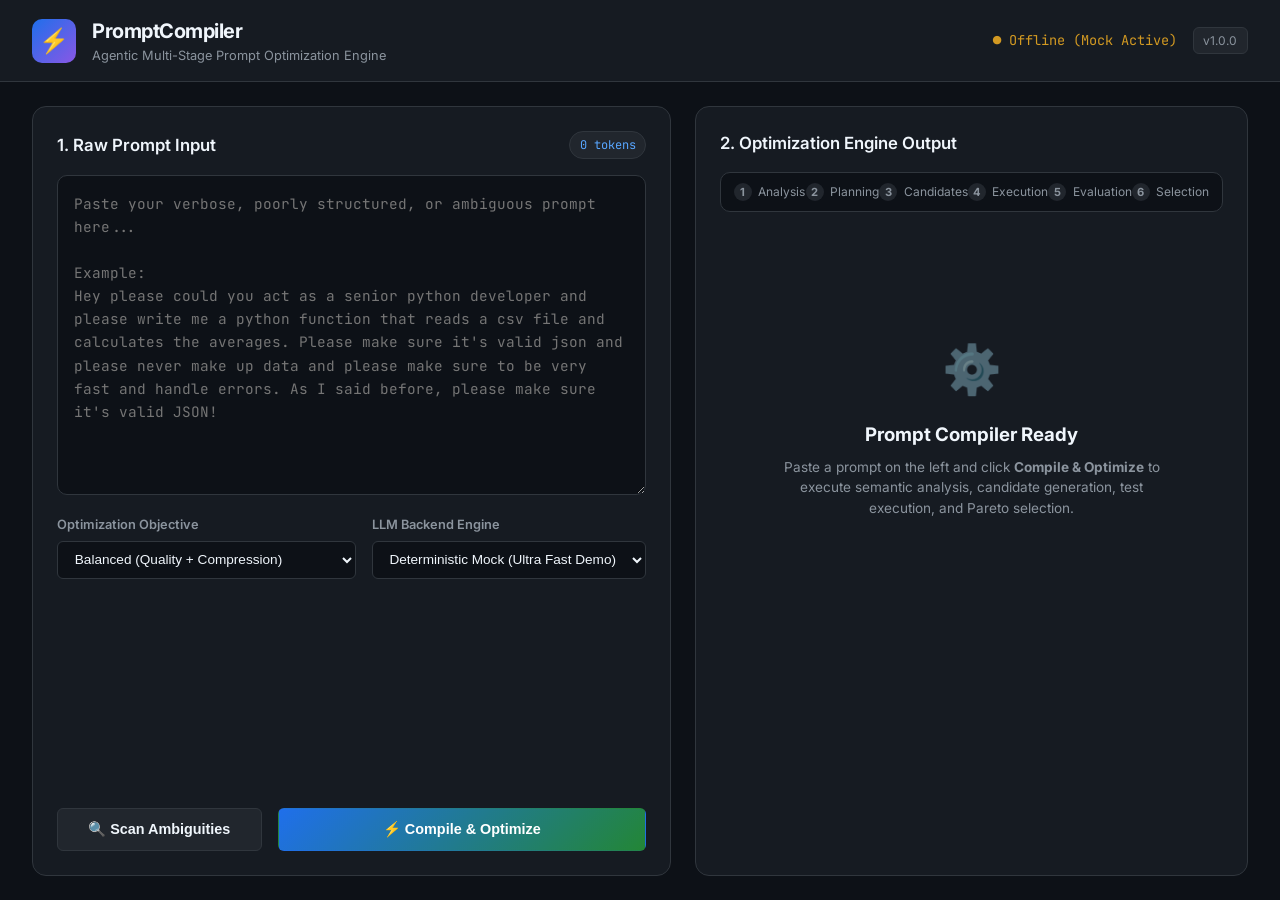
==== prompt_optimizer/web/static/index.html @ 6e5b97a7 "feat: complete PromptCompiler architecture with frontend and backend" ====
<!DOCTYPE html>
<html lang="en">
<head>
  <meta charset="UTF-8">
  <meta name="viewport" content="width=device-width, initial-scale=1.0">
  <title>PromptCompiler - Agentic Prompt Optimization System</title>
  <link rel="stylesheet" href="style.css">
  <link href="https://fonts.googleapis.com/css2?family=JetBrains+Mono:wght@400;600;700&family=Inter:wght@400;500;600;700&display=swap" rel="stylesheet">
</head>
<body>
  <div class="app-container">
    <!-- Header -->
    <header class="navbar">
      <div class="logo-area">
        <div class="logo-badge">⚡</div>
        <div>
          <h1>PromptCompiler</h1>
          <p class="subtitle">Agentic Multi-Stage Prompt Optimization Engine</p>
        </div>
      </div>
      <div class="nav-status">
        <span class="status-indicator" id="backendStatus">● Checking Backend...</span>
        <span class="version-tag">v1.0.0</span>
      </div>
    </header>

    <!-- Main Workspace -->
    <main class="main-layout">
      <!-- Left Column: Input and Configuration -->
      <section class="panel input-panel">
        <div class="panel-header">
          <h2>1. Raw Prompt Input</h2>
          <span class="badge" id="inputTokenBadge">0 tokens</span>
        </div>
        <textarea 
          id="rawPromptInput" 
          placeholder="Paste your verbose, poorly structured, or ambiguous prompt here...&#10;&#10;Example:&#10;Hey please could you act as a senior python developer and please write me a python function that reads a csv file and calculates the averages. Please make sure it's valid json and please never make up data and please make sure to be very fast and handle errors. As I said before, please make sure it's valid JSON!"
        ></textarea>

        <!-- Configuration Controls -->
        <div class="controls-grid">
          <div class="control-group">
            <label for="objectiveSelect">Optimization Objective</label>
            <select id="objectiveSelect">
              <option value="balanced">Balanced (Quality + Compression)</option>
              <option value="maximum_quality">Maximum Quality (Zero Degradation)</option>
              <option value="maximum_compression">Maximum Compression (Leanest Tokens)</option>
            </select>
          </div>

          <div class="control-group">
            <label for="backendSelect">LLM Backend Engine</label>
            <select id="backendSelect">
              <option value="ollama">Local Ollama (Qwen2.5 / Llama)</option>
              <option value="mock">Deterministic Mock (Ultra Fast Demo)</option>
              <option value="openai">OpenAI / Claude / Gemini API</option>
            </select>
          </div>
        </div>

        <div class="action-bar">
          <button id="analyzeBtn" class="btn btn-secondary">🔍 Scan Ambiguities</button>
          <button id="optimizeBtn" class="btn btn-primary">⚡ Compile & Optimize</button>
        </div>
      </section>

      <!-- Right Column: Optimization Output & Diagnostics -->
      <section class="panel results-panel">
        <div class="panel-header">
          <h2>2. Optimization Engine Output</h2>
          <span class="badge badge-success" id="statusBadge" style="display:none;">Compiled</span>
        </div>

        <!-- Pipeline Stepper Tracker -->
        <div class="pipeline-stepper" id="pipelineStepper">
          <div class="step" id="step-analysis"><span class="step-num">1</span> Analysis</div>
          <div class="step" id="step-planning"><span class="step-num">2</span> Planning</div>
          <div class="step" id="step-candidates"><span class="step-num">3</span> Candidates</div>
          <div class="step" id="step-simulation"><span class="step-num">4</span> Execution</div>
          <div class="step" id="step-eval"><span class="step-num">5</span> Evaluation</div>
          <div class="step" id="step-selection"><span class="step-num">6</span> Selection</div>
        </div>

        <!-- Metrics Dashboard -->
        <div class="metrics-grid" id="metricsGrid" style="display:none;">
          <div class="metric-card">
            <div class="metric-label">Token Savings</div>
            <div class="metric-value highlight" id="tokenSavingsVal">-0%</div>
            <div class="metric-sub" id="tokenCountSub">0 &rarr; 0 tokens</div>
          </div>
          <div class="metric-card">
            <div class="metric-label">Quality Score</div>
            <div class="metric-value" id="qualityScoreVal">0.0 / 10</div>
            <div class="metric-sub" id="qualityDeltaSub">+0.0 baseline delta</div>
          </div>
          <div class="metric-card">
            <div class="metric-label">Hard Invariants</div>
            <div class="metric-value success" id="invariantsVal">100%</div>
            <div class="metric-sub" id="invariantsSub">All critical rules preserved</div>
          </div>
          <div class="metric-card">
            <div class="metric-label">Redundancies Cut</div>
            <div class="metric-value" id="redundanciesVal">0</div>
            <div class="metric-sub">Fillers & repetitions eliminated</div>
          </div>
        </div>

        <!-- Optimized Prompt Display -->
        <div class="output-container" id="outputContainer" style="display:none;">
          <div class="output-header">
            <h3>Compiled Output Prompt</h3>
            <div class="output-actions">
              <button id="copyPromptBtn" class="btn btn-sm">📋 Copy Prompt</button>
              <button id="exportJsonBtn" class="btn btn-sm">💾 Export JSON</button>
            </div>
          </div>
          <pre id="optimizedPromptText" class="code-box"></pre>

          <!-- Selection Rationale Banner -->
          <div class="rationale-box" id="rationaleBox">
            <strong>Selection Rationale:</strong> <span id="rationaleText"></span>
          </div>
        </div>

        <!-- Detailed Breakdown Tabs -->
        <div class="tabs-container" id="tabsContainer" style="display:none;">
          <div class="tabs-header">
            <button class="tab-btn active" data-tab="tab-candidates">Candidate Matrix</button>
            <button class="tab-btn" data-tab="tab-invariants">Preserved Invariants</button>
            <button class="tab-btn" data-tab="tab-redundancies">Eliminated Redundancies</button>
            <button class="tab-btn" data-tab="tab-audit">Compilation Audit</button>
          </div>

          <div class="tab-pane active" id="tab-candidates">
            <table class="data-table" id="candidatesTable">
              <thead>
                <tr>
                  <th>Candidate ID</th>
                  <th>Strategy</th>
                  <th>Tokens</th>
                  <th>% Saved</th>
                  <th>Quality</th>
                  <th>Status</th>
                </tr>
              </thead>
              <tbody id="candidatesTableBody"></tbody>
            </table>
          </div>

          <div class="tab-pane" id="tab-invariants">
            <ul class="bullet-list" id="invariantsList"></ul>
          </div>

          <div class="tab-pane" id="tab-redundancies">
            <ul class="bullet-list" id="redundanciesList"></ul>
          </div>

          <div class="tab-pane" id="tab-audit">
            <pre id="auditJson" class="code-box json-box"></pre>
          </div>
        </div>

        <!-- Initial Placeholder State -->
        <div class="placeholder-state" id="placeholderState">
          <div class="placeholder-icon">⚙️</div>
          <h3>Prompt Compiler Ready</h3>
          <p>Paste a prompt on the left and click <strong>Compile & Optimize</strong> to execute semantic analysis, candidate generation, test execution, and Pareto selection.</p>
        </div>
      </section>
    </main>

    <!-- Clarification Modal -->
    <div class="modal-backdrop" id="clarificationModal" style="display:none;">
      <div class="modal-card">
        <h3>Targeted Clarifications Detected</h3>
        <p>The optimizer identified ambiguous requirements. Clarify them below or proceed with default assumptions.</p>
        <div id="clarificationQuestionsContainer"></div>
        <div class="modal-actions">
          <button id="skipClarificationBtn" class="btn btn-secondary">Use Default Assumptions</button>
          <button id="submitClarificationBtn" class="btn btn-primary">Apply & Optimize</button>
        </div>
      </div>
    </div>
  </div>

  <script src="app.js"></script>
</body>
</html>
---- prompt_optimizer/web/static/style.css ----
:root {
  --bg-primary: #0d1117;
  --bg-secondary: #161b22;
  --bg-tertiary: #21262d;
  --border-color: #30363d;
  --text-primary: #f0f6fc;
  --text-secondary: #8b949e;
  --accent-blue: #58a6ff;
  --accent-green: #2ea043;
  --accent-purple: #bc8cff;
  --accent-yellow: #d29922;
  --accent-red: #f85149;
  --radius-sm: 6px;
  --radius-md: 10px;
  --radius-lg: 14px;
}

* {
  box-sizing: border-box;
  margin: 0;
  padding: 0;
}

body {
  font-family: 'Inter', -apple-system, BlinkMacSystemFont, sans-serif;
  background-color: var(--bg-primary);
  color: var(--text-primary);
  min-height: 100vh;
  line-height: 1.5;
}

.app-container {
  display: flex;
  flex-direction: column;
  min-height: 100vh;
}

/* Navbar */
.navbar {
  display: flex;
  justify-content: space-between;
  align-items: center;
  padding: 1rem 2rem;
  background-color: var(--bg-secondary);
  border-bottom: 1px solid var(--border-color);
}

.logo-area {
  display: flex;
  align-items: center;
  gap: 1rem;
}

.logo-badge {
  font-size: 1.5rem;
  background: linear-gradient(135deg, #1f6feb, #8957e5);
  width: 44px;
  height: 44px;
  display: flex;
  align-items: center;
  justify-content: center;
  border-radius: var(--radius-md);
}

.navbar h1 {
  font-size: 1.25rem;
  font-weight: 700;
  letter-spacing: -0.5px;
}

.subtitle {
  font-size: 0.8rem;
  color: var(--text-secondary);
}

.nav-status {
  display: flex;
  align-items: center;
  gap: 1rem;
}

.status-indicator {
  font-size: 0.85rem;
  color: var(--accent-green);
  font-family: 'JetBrains Mono', monospace;
}

.version-tag {
  background-color: var(--bg-tertiary);
  border: 1px solid var(--border-color);
  padding: 0.2rem 0.6rem;
  border-radius: var(--radius-sm);
  font-size: 0.75rem;
  color: var(--text-secondary);
}

/* Main Layout */
.main-layout {
  display: grid;
  grid-template-columns: 1fr 1.2fr;
  gap: 1.5rem;
  padding: 1.5rem 2rem;
  flex: 1;
}

@media (max-width: 1024px) {
  .main-layout {
    grid-template-columns: 1fr;
  }
}

.panel {
  background-color: var(--bg-secondary);
  border: 1px solid var(--border-color);
  border-radius: var(--radius-lg);
  padding: 1.5rem;
  display: flex;
  flex-direction: column;
}

.panel-header {
  display: flex;
  justify-content: space-between;
  align-items: center;
  margin-bottom: 1rem;
}

.panel-header h2 {
  font-size: 1.05rem;
  font-weight: 600;
}

.badge {
  font-family: 'JetBrains Mono', monospace;
  font-size: 0.75rem;
  padding: 0.25rem 0.6rem;
  border-radius: 999px;
  background-color: var(--bg-tertiary);
  color: var(--accent-blue);
  border: 1px solid var(--border-color);
}

.badge-success {
  background-color: rgba(46, 160, 67, 0.15);
  color: var(--accent-green);
  border-color: var(--accent-green);
}

/* Input Area */
textarea {
  width: 100%;
  height: 320px;
  background-color: var(--bg-primary);
  border: 1px solid var(--border-color);
  border-radius: var(--radius-md);
  color: var(--text-primary);
  font-family: 'JetBrains Mono', monospace;
  font-size: 0.9rem;
  padding: 1rem;
  resize: vertical;
  line-height: 1.6;
}

textarea:focus {
  outline: none;
  border-color: var(--accent-blue);
}

.controls-grid {
  display: grid;
  grid-template-columns: 1fr 1fr;
  gap: 1rem;
  margin: 1.25rem 0;
}

.control-group {
  display: flex;
  flex-direction: column;
  gap: 0.4rem;
}

.control-group label {
  font-size: 0.8rem;
  font-weight: 600;
  color: var(--text-secondary);
}

select {
  background-color: var(--bg-primary);
  border: 1px solid var(--border-color);
  color: var(--text-primary);
  padding: 0.6rem 0.8rem;
  border-radius: var(--radius-sm);
  font-size: 0.85rem;
  outline: none;
}

select:focus {
  border-color: var(--accent-blue);
}

.action-bar {
  display: flex;
  gap: 1rem;
  margin-top: auto;
}

.btn {
  display: inline-flex;
  align-items: center;
  justify-content: center;
  padding: 0.75rem 1.2rem;
  border-radius: var(--radius-sm);
  font-weight: 600;
  font-size: 0.9rem;
  cursor: pointer;
  border: 1px solid transparent;
  transition: all 0.2s ease;
}

.btn-primary {
  background: linear-gradient(135deg, #1f6feb, #238636);
  color: white;
  flex: 2;
}

.btn-primary:hover {
  opacity: 0.95;
  transform: translateY(-1px);
}

.btn-secondary {
  background-color: var(--bg-tertiary);
  border-color: var(--border-color);
  color: var(--text-primary);
  flex: 1;
}

.btn-secondary:hover {
  background-color: #2c333b;
}

.btn-sm {
  padding: 0.35rem 0.75rem;
  font-size: 0.8rem;
  background-color: var(--bg-tertiary);
  border-color: var(--border-color);
  color: var(--text-primary);
}

/* Stepper */
.pipeline-stepper {
  display: flex;
  justify-content: space-between;
  margin-bottom: 1.5rem;
  background-color: var(--bg-primary);
  padding: 0.6rem 0.8rem;
  border-radius: var(--radius-md);
  border: 1px solid var(--border-color);
}

.step {
  display: flex;
  align-items: center;
  gap: 0.4rem;
  font-size: 0.75rem;
  color: var(--text-secondary);
}

.step-num {
  width: 18px;
  height: 18px;
  border-radius: 50%;
  background-color: var(--bg-tertiary);
  display: flex;
  align-items: center;
  justify-content: center;
  font-size: 0.7rem;
  font-weight: 700;
}

.step.active {
  color: var(--accent-blue);
  font-weight: 600;
}

.step.active .step-num {
  background-color: var(--accent-blue);
  color: black;
}

.step.completed {
  color: var(--accent-green);
}

.step.completed .step-num {
  background-color: var(--accent-green);
  color: white;
}

/* Metrics Dashboard */
.metrics-grid {
  display: grid;
  grid-template-columns: repeat(4, 1fr);
  gap: 0.8rem;
  margin-bottom: 1.25rem;
}

.metric-card {
  background-color: var(--bg-primary);
  border: 1px solid var(--border-color);
  border-radius: var(--radius-md);
  padding: 0.9rem;
}

.metric-label {
  font-size: 0.75rem;
  color: var(--text-secondary);
  margin-bottom: 0.3rem;
}

.metric-value {
  font-size: 1.35rem;
  font-weight: 700;
  font-family: 'JetBrains Mono', monospace;
}

.metric-value.highlight {
  color: var(--accent-green);
}

.metric-value.success {
  color: var(--accent-blue);
}

.metric-sub {
  font-size: 0.7rem;
  color: var(--text-secondary);
  margin-top: 0.2rem;
}

/* Output Area */
.output-container {
  margin-bottom: 1.5rem;
}

.output-header {
  display: flex;
  justify-content: space-between;
  align-items: center;
  margin-bottom: 0.5rem;
}

.output-header h3 {
  font-size: 0.9rem;
  color: var(--accent-green);
  font-weight: 600;
}

.code-box {
  background-color: var(--bg-primary);
  border: 1px solid var(--border-color);
  border-radius: var(--radius-md);
  padding: 1rem;
  font-family: 'JetBrains Mono', monospace;
  font-size: 0.85rem;
  color: #e6edf3;
  white-space: pre-wrap;
  word-break: break-word;
  max-height: 280px;
  overflow-y: auto;
  line-height: 1.6;
}

.rationale-box {
  background-color: rgba(88, 166, 255, 0.08);
  border: 1px solid rgba(88, 166, 255, 0.2);
  border-radius: var(--radius-sm);
  padding: 0.8rem 1rem;
  font-size: 0.8rem;
  color: #c9d1d9;
  margin-top: 0.8rem;
}

/* Tabs */
.tabs-container {
  margin-top: 1rem;
}

.tabs-header {
  display: flex;
  border-bottom: 1px solid var(--border-color);
  gap: 0.5rem;
  margin-bottom: 1rem;
}

.tab-btn {
  background: none;
  border: none;
  color: var(--text-secondary);
  font-size: 0.8rem;
  font-weight: 600;
  padding: 0.5rem 0.8rem;
  cursor: pointer;
  border-bottom: 2px solid transparent;
}

.tab-btn.active {
  color: var(--accent-blue);
  border-bottom-color: var(--accent-blue);
}

.tab-pane {
  display: none;
}

.tab-pane.active {
  display: block;
}

/* Tables and Lists */
.data-table {
  width: 100%;
  border-collapse: collapse;
  font-size: 0.8rem;
}

.data-table th, .data-table td {
  padding: 0.6rem 0.8rem;
  text-align: left;
  border-bottom: 1px solid var(--border-color);
}

.data-table th {
  color: var(--text-secondary);
  font-weight: 600;
}

.bullet-list {
  list-style: none;
  display: flex;
  flex-direction: column;
  gap: 0.5rem;
}

.bullet-list li {
  font-size: 0.8rem;
  background-color: var(--bg-primary);
  border: 1px solid var(--border-color);
  padding: 0.6rem 0.9rem;
  border-radius: var(--radius-sm);
}

.placeholder-state {
  display: flex;
  flex-direction: column;
  align-items: center;
  justify-content: center;
  height: 380px;
  text-align: center;
  color: var(--text-secondary);
}

.placeholder-icon {
  font-size: 3rem;
  margin-bottom: 1rem;
  opacity: 0.5;
}

.placeholder-state h3 {
  color: var(--text-primary);
  margin-bottom: 0.5rem;
}

.placeholder-state p {
  max-width: 400px;
  font-size: 0.85rem;
}

/* Modal */
.modal-backdrop {
  position: fixed;
  top: 0;
  left: 0;
  width: 100%;
  height: 100%;
  background: rgba(0, 0, 0, 0.7);
  display: flex;
  align-items: center;
  justify-content: center;
  z-index: 999;
}

.modal-card {
  background: var(--bg-secondary);
  border: 1px solid var(--border-color);
  border-radius: var(--radius-lg);
  padding: 2rem;
  max-width: 550px;
  width: 90%;
}

.modal-card h3 {
  margin-bottom: 0.5rem;
}

.modal-card p {
  color: var(--text-secondary);
  font-size: 0.85rem;
  margin-bottom: 1rem;
}

.modal-actions {
  display: flex;
  justify-content: flex-end;
  gap: 1rem;
  margin-top: 1.5rem;
}
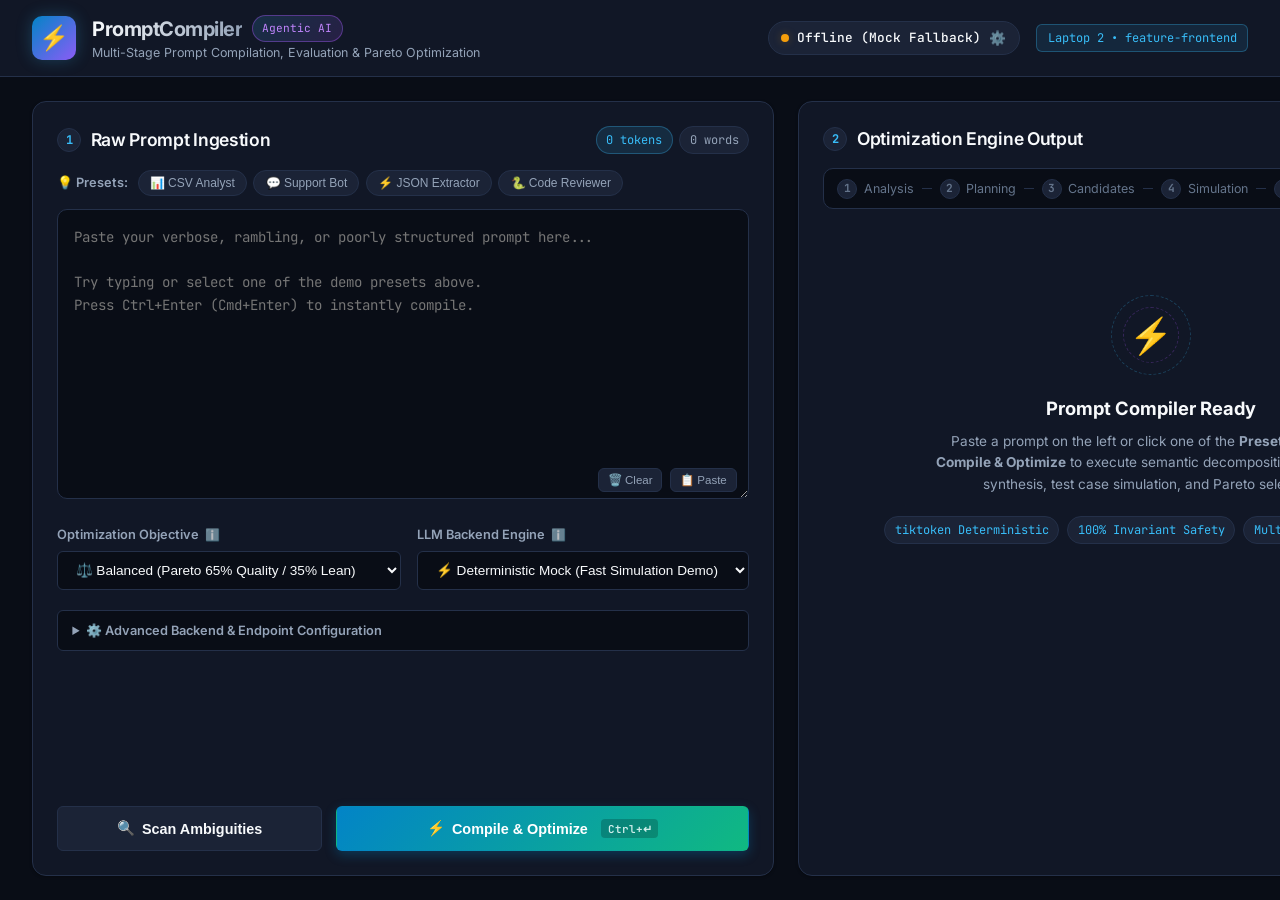
==== commit 24c95922: "feat(web): sync enhanced UI to FastAPI static directory" ====
--- a/prompt_optimizer/web/static/index.html
+++ b/prompt_optimizer/web/static/index.html
@@ -5,22 +5,35 @@
   <meta name="viewport" content="width=device-width, initial-scale=1.0">
   <title>PromptCompiler - Agentic Prompt Optimization System</title>
   <link rel="stylesheet" href="style.css">
-  <link href="https://fonts.googleapis.com/css2?family=JetBrains+Mono:wght@400;600;700&family=Inter:wght@400;500;600;700&display=swap" rel="stylesheet">
+  <link rel="preconnect" href="https://fonts.googleapis.com">
+  <link rel="preconnect" href="https://fonts.gstatic.com" crossorigin>
+  <link href="https://fonts.googleapis.com/css2?family=JetBrains+Mono:ital,wght@0,400;0,500;0,600;0,700;1,400&family=Inter:wght@400;500;600;700;800&display=swap" rel="stylesheet">
 </head>
 <body>
   <div class="app-container">
-    <!-- Header -->
+    <!-- Navbar -->
     <header class="navbar">
-      <div class="logo-area">
-        <div class="logo-badge">⚡</div>
-        <div>
-          <h1>PromptCompiler</h1>
-          <p class="subtitle">Agentic Multi-Stage Prompt Optimization Engine</p>
+      <div class="navbar-left">
+        <div class="logo-area">
+          <div class="logo-badge">⚡</div>
+          <div>
+            <div class="logo-title-row">
+              <h1>PromptCompiler</h1>
+              <span class="badge badge-accent">Agentic AI</span>
+            </div>
+            <p class="subtitle">Multi-Stage Prompt Compilation, Evaluation & Pareto Optimization</p>
+          </div>
         </div>
       </div>
-      <div class="nav-status">
-        <span class="status-indicator" id="backendStatus">● Checking Backend...</span>
-        <span class="version-tag">v1.0.0</span>
+
+      <div class="navbar-right">
+        <!-- Backend Connection Pill -->
+        <div class="backend-status-pill" id="backendStatusPill" title="Click to configure backend API URL">
+          <span class="status-dot" id="backendStatusDot"></span>
+          <span class="status-text" id="backendStatusText">Checking Backend...</span>
+          <span class="settings-gear" id="backendSettingsBtn">⚙️</span>
+        </div>
+        <span class="version-tag">Laptop 2 &bull; feature-frontend</span>
       </div>
     </header>
 
@@ -29,142 +42,414 @@
       <!-- Left Column: Input and Configuration -->
       <section class="panel input-panel">
         <div class="panel-header">
-          <h2>1. Raw Prompt Input</h2>
-          <span class="badge" id="inputTokenBadge">0 tokens</span>
-        </div>
-        <textarea 
-          id="rawPromptInput" 
-          placeholder="Paste your verbose, poorly structured, or ambiguous prompt here...&#10;&#10;Example:&#10;Hey please could you act as a senior python developer and please write me a python function that reads a csv file and calculates the averages. Please make sure it's valid json and please never make up data and please make sure to be very fast and handle errors. As I said before, please make sure it's valid JSON!"
-        ></textarea>
+          <div class="panel-title-group">
+            <span class="panel-step-badge">1</span>
+            <h2>Raw Prompt Ingestion</h2>
+          </div>
+          <div class="token-badge-group">
+            <span class="badge badge-tokens" id="inputTokenBadge">0 tokens</span>
+            <span class="badge badge-words" id="inputWordBadge">0 words</span>
+          </div>
+        </div>
+
+        <!-- Quick Demo Presets Bar -->
+        <div class="presets-bar">
+          <span class="presets-label">💡 Presets:</span>
+          <div class="preset-pills">
+            <button type="button" class="preset-pill" data-preset="csv">📊 CSV Analyst</button>
+            <button type="button" class="preset-pill" data-preset="support">💬 Support Bot</button>
+            <button type="button" class="preset-pill" data-preset="extractor">⚡ JSON Extractor</button>
+            <button type="button" class="preset-pill" data-preset="refactor">🐍 Code Reviewer</button>
+          </div>
+        </div>
+
+        <!-- Input Textarea with Actions -->
+        <div class="textarea-wrapper">
+          <textarea 
+            id="rawPromptInput" 
+            placeholder="Paste your verbose, rambling, or poorly structured prompt here...
+
+Try typing or select one of the demo presets above.
+Press Ctrl+Enter (Cmd+Enter) to instantly compile."
+            spellcheck="false"
+          ></textarea>
+          <div class="textarea-actions">
+            <button type="button" id="clearPromptBtn" class="icon-btn" title="Clear input">🗑️ Clear</button>
+            <button type="button" id="pastePromptBtn" class="icon-btn" title="Paste from clipboard">📋 Paste</button>
+          </div>
+        </div>
 
         <!-- Configuration Controls -->
         <div class="controls-grid">
           <div class="control-group">
-            <label for="objectiveSelect">Optimization Objective</label>
+            <label for="objectiveSelect">
+              Optimization Objective
+              <span class="tooltip-icon" title="Strategy for trade-off between qualitative fidelity and token pruning">ℹ️</span>
+            </label>
             <select id="objectiveSelect">
-              <option value="balanced">Balanced (Quality + Compression)</option>
-              <option value="maximum_quality">Maximum Quality (Zero Degradation)</option>
-              <option value="maximum_compression">Maximum Compression (Leanest Tokens)</option>
+              <option value="balanced" selected>⚖️ Balanced (Pareto 65% Quality / 35% Lean)</option>
+              <option value="maximum_quality">🎯 Maximum Quality (Strict Zero Degradation)</option>
+              <option value="maximum_compression">🗜️ Maximum Compression (Aggressive Pruning)</option>
             </select>
           </div>
 
           <div class="control-group">
-            <label for="backendSelect">LLM Backend Engine</label>
+            <label for="backendSelect">
+              LLM Backend Engine
+              <span class="tooltip-icon" title="Target model executing the multi-stage compiler pipeline">ℹ️</span>
+            </label>
             <select id="backendSelect">
-              <option value="ollama">Local Ollama (Qwen2.5 / Llama)</option>
-              <option value="mock">Deterministic Mock (Ultra Fast Demo)</option>
-              <option value="openai">OpenAI / Claude / Gemini API</option>
+              <option value="mock">⚡ Deterministic Mock (Fast Simulation Demo)</option>
+              <option value="ollama">🦙 Local Ollama (Qwen2.5 / Llama)</option>
+              <option value="openai">🌐 OpenAI / Gemini / Claude API</option>
             </select>
           </div>
         </div>
 
+        <!-- Advanced Collapsible Backend Settings -->
+        <details class="advanced-settings-details" id="advancedSettings">
+          <summary>⚙️ Advanced Backend & Endpoint Configuration</summary>
+          <div class="advanced-settings-body">
+            <div class="control-group">
+              <label for="backendUrlInput">Backend API Host URL</label>
+              <div class="input-with-action">
+                <input type="text" id="backendUrlInput" placeholder="http://localhost:8000" value="http://localhost:8000">
+                <button type="button" id="saveBackendUrlBtn" class="btn btn-sm">Save & Ping</button>
+              </div>
+              <small class="help-text">Set your partner's laptop IP if backend is running remotely (e.g. <code>http://192.168.1.50:8000</code>).</small>
+            </div>
+          </div>
+        </details>
+
+        <!-- Primary Action Bar -->
         <div class="action-bar">
-          <button id="analyzeBtn" class="btn btn-secondary">🔍 Scan Ambiguities</button>
-          <button id="optimizeBtn" class="btn btn-primary">⚡ Compile & Optimize</button>
+          <button id="analyzeBtn" class="btn btn-secondary">
+            <span class="btn-icon">🔍</span> Scan Ambiguities
+          </button>
+          <button id="optimizeBtn" class="btn btn-primary">
+            <span class="btn-icon">⚡</span> Compile & Optimize
+            <span class="btn-kbd">Ctrl+↵</span>
+          </button>
         </div>
       </section>
 
       <!-- Right Column: Optimization Output & Diagnostics -->
       <section class="panel results-panel">
         <div class="panel-header">
-          <h2>2. Optimization Engine Output</h2>
-          <span class="badge badge-success" id="statusBadge" style="display:none;">Compiled</span>
+          <div class="panel-title-group">
+            <span class="panel-step-badge">2</span>
+            <h2>Optimization Engine Output</h2>
+          </div>
+          <div class="status-badge-container">
+            <span class="badge badge-success" id="statusBadge" style="display:none;">✓ Compiled</span>
+            <span class="badge badge-winner" id="winnerBadge" style="display:none;">🏆 Selected Candidate</span>
+          </div>
         </div>
 
         <!-- Pipeline Stepper Tracker -->
         <div class="pipeline-stepper" id="pipelineStepper">
-          <div class="step" id="step-analysis"><span class="step-num">1</span> Analysis</div>
-          <div class="step" id="step-planning"><span class="step-num">2</span> Planning</div>
-          <div class="step" id="step-candidates"><span class="step-num">3</span> Candidates</div>
-          <div class="step" id="step-simulation"><span class="step-num">4</span> Execution</div>
-          <div class="step" id="step-eval"><span class="step-num">5</span> Evaluation</div>
-          <div class="step" id="step-selection"><span class="step-num">6</span> Selection</div>
+          <div class="step" id="step-analysis" title="Decomposes intent, invariants, constraints">
+            <span class="step-num">1</span>
+            <span class="step-label">Analysis</span>
+          </div>
+          <div class="step-connector"></div>
+          <div class="step" id="step-planning" title="Architects compression & structure plan">
+            <span class="step-num">2</span>
+            <span class="step-label">Planning</span>
+          </div>
+          <div class="step-connector"></div>
+          <div class="step" id="step-candidates" title="Synthesizes concise, structured, operational forms">
+            <span class="step-num">3</span>
+            <span class="step-label">Candidates</span>
+          </div>
+          <div class="step-connector"></div>
+          <div class="step" id="step-simulation" title="Executes test cases against prompts">
+            <span class="step-num">4</span>
+            <span class="step-label">Simulation</span>
+          </div>
+          <div class="step-connector"></div>
+          <div class="step" id="step-eval" title="Scores multi-metrics and guards invariants">
+            <span class="step-num">5</span>
+            <span class="step-label">Evaluation</span>
+          </div>
+          <div class="step-connector"></div>
+          <div class="step" id="step-selection" title="Selects Pareto optimal candidate">
+            <span class="step-num">6</span>
+            <span class="step-label">Selection</span>
+          </div>
         </div>
 
         <!-- Metrics Dashboard -->
         <div class="metrics-grid" id="metricsGrid" style="display:none;">
-          <div class="metric-card">
-            <div class="metric-label">Token Savings</div>
+          <div class="metric-card metric-tokens">
+            <div class="metric-header">
+              <span class="metric-label">Token Savings</span>
+              <span class="metric-icon">📉</span>
+            </div>
             <div class="metric-value highlight" id="tokenSavingsVal">-0%</div>
             <div class="metric-sub" id="tokenCountSub">0 &rarr; 0 tokens</div>
-          </div>
-          <div class="metric-card">
-            <div class="metric-label">Quality Score</div>
+            <div class="mini-progress-bar">
+              <div class="mini-progress-fill" id="tokenSavingsBar" style="width: 0%;"></div>
+            </div>
+          </div>
+
+          <div class="metric-card metric-quality">
+            <div class="metric-header">
+              <span class="metric-label">Quality Score</span>
+              <span class="metric-icon">⭐</span>
+            </div>
             <div class="metric-value" id="qualityScoreVal">0.0 / 10</div>
             <div class="metric-sub" id="qualityDeltaSub">+0.0 baseline delta</div>
-          </div>
-          <div class="metric-card">
-            <div class="metric-label">Hard Invariants</div>
+            <div class="mini-progress-bar">
+              <div class="mini-progress-fill quality-fill" id="qualityScoreBar" style="width: 0%;"></div>
+            </div>
+          </div>
+
+          <div class="metric-card metric-invariants">
+            <div class="metric-header">
+              <span class="metric-label">Hard Invariants</span>
+              <span class="metric-icon">🔒</span>
+            </div>
             <div class="metric-value success" id="invariantsVal">100%</div>
             <div class="metric-sub" id="invariantsSub">All critical rules preserved</div>
-          </div>
-          <div class="metric-card">
-            <div class="metric-label">Redundancies Cut</div>
-            <div class="metric-value" id="redundanciesVal">0</div>
+            <span class="metric-tag">Zero Violation Guardrail</span>
+          </div>
+
+          <div class="metric-card metric-redundancies">
+            <div class="metric-header">
+              <span class="metric-label">Redundancies Cut</span>
+              <span class="metric-icon">✂️</span>
+            </div>
+            <div class="metric-value warning" id="redundanciesVal">0</div>
             <div class="metric-sub">Fillers & repetitions eliminated</div>
-          </div>
-        </div>
-
-        <!-- Optimized Prompt Display -->
+            <span class="metric-tag">De-bloated</span>
+          </div>
+        </div>
+
+        <!-- ROI & Financial Cost Calculator Widget -->
+        <div class="roi-calculator-card" id="roiCard" style="display:none;">
+          <div class="roi-header">
+            <div class="roi-title">
+              <span>💰</span> <strong>Projected Financial Savings (ROI)</strong>
+            </div>
+            <div class="roi-controls">
+              <label for="roiVolumeSlider">Monthly Volume:</label>
+              <select id="roiVolumeSelect">
+                <option value="100000">100K API Calls / Mo</option>
+                <option value="1000000" selected>1M API Calls / Mo</option>
+                <option value="5000000">5M API Calls / Mo</option>
+                <option value="20000000">20M API Calls / Mo</option>
+              </select>
+            </div>
+          </div>
+          <div class="roi-grid">
+            <div class="roi-item">
+              <span class="roi-model">GPT-4o ($2.50/M in)</span>
+              <span class="roi-savings" id="roiGpt4o">$0.00 / yr</span>
+            </div>
+            <div class="roi-item">
+              <span class="roi-model">Claude 3.5 Sonnet ($3.00/M in)</span>
+              <span class="roi-savings" id="roiClaude">$0.00 / yr</span>
+            </div>
+            <div class="roi-item">
+              <span class="roi-model">Gemini 1.5 Pro ($1.25/M in)</span>
+              <span class="roi-savings" id="roiGemini">$0.00 / yr</span>
+            </div>
+            <div class="roi-item">
+              <span class="roi-model">Annual Token Delta</span>
+              <span class="roi-tokens" id="roiTokens">0 Tokens Saved / Yr</span>
+            </div>
+          </div>
+        </div>
+
+        <!-- Output Display & Diff Container -->
         <div class="output-container" id="outputContainer" style="display:none;">
-          <div class="output-header">
-            <h3>Compiled Output Prompt</h3>
+          <div class="output-toolbar">
+            <div class="view-mode-tabs">
+              <button type="button" class="view-tab-btn active" data-view="side-by-side">↔️ Visual Diff</button>
+              <button type="button" class="view-tab-btn" data-view="highlighted">✨ Highlighted Output</button>
+              <button type="button" class="view-tab-btn" data-view="unified">↕️ Unified Diff</button>
+              <button type="button" class="view-tab-btn" data-view="raw">📄 Raw Text</button>
+            </div>
             <div class="output-actions">
-              <button id="copyPromptBtn" class="btn btn-sm">📋 Copy Prompt</button>
-              <button id="exportJsonBtn" class="btn btn-sm">💾 Export JSON</button>
-            </div>
-          </div>
-          <pre id="optimizedPromptText" class="code-box"></pre>
+              <button id="copyPromptBtn" class="btn btn-sm" title="Copy optimized prompt">📋 Copy Prompt</button>
+              <button id="exportJsonBtn" class="btn btn-sm" title="Export full report as JSON">💾 Export JSON</button>
+            </div>
+          </div>
+
+          <!-- View 1: Side by Side Visual Diff -->
+          <div class="diff-view-pane active" id="viewSideBySide">
+            <div class="diff-grid">
+              <div class="diff-column diff-original">
+                <div class="diff-column-header">
+                  <span class="diff-badge del-badge">Original (Baseline)</span>
+                  <span class="diff-count" id="originalDiffTokenCount">0 tokens</span>
+                </div>
+                <div class="diff-content" id="diffOriginalText"></div>
+              </div>
+              <div class="diff-column diff-optimized">
+                <div class="diff-column-header">
+                  <span class="diff-badge add-badge">Compiled & Optimized</span>
+                  <span class="diff-count" id="optimizedDiffTokenCount">0 tokens</span>
+                </div>
+                <div class="diff-content" id="diffOptimizedText"></div>
+              </div>
+            </div>
+          </div>
+
+          <!-- View 2: Syntax Highlighted Prompt Output -->
+          <div class="diff-view-pane" id="viewHighlighted">
+            <div class="highlighted-output-box" id="highlightedPromptText"></div>
+          </div>
+
+          <!-- View 3: Unified Diff Line View -->
+          <div class="diff-view-pane" id="viewUnified">
+            <div class="unified-diff-box" id="unifiedDiffText"></div>
+          </div>
+
+          <!-- View 4: Raw Text View -->
+          <div class="diff-view-pane" id="viewRaw">
+            <pre id="optimizedPromptText" class="code-box"></pre>
+          </div>
 
           <!-- Selection Rationale Banner -->
           <div class="rationale-box" id="rationaleBox">
-            <strong>Selection Rationale:</strong> <span id="rationaleText"></span>
+            <div class="rationale-header">
+              <span class="rationale-icon">🧠</span>
+              <strong>Pareto Selection Rationale</strong>
+              <span class="rationale-strategy-tag" id="rationaleStrategyTag">Structured</span>
+            </div>
+            <div class="rationale-text" id="rationaleText"></div>
           </div>
         </div>
 
         <!-- Detailed Breakdown Tabs -->
         <div class="tabs-container" id="tabsContainer" style="display:none;">
           <div class="tabs-header">
-            <button class="tab-btn active" data-tab="tab-candidates">Candidate Matrix</button>
-            <button class="tab-btn" data-tab="tab-invariants">Preserved Invariants</button>
-            <button class="tab-btn" data-tab="tab-redundancies">Eliminated Redundancies</button>
-            <button class="tab-btn" data-tab="tab-audit">Compilation Audit</button>
-          </div>
-
+            <button class="tab-btn active" data-tab="tab-candidates">
+              <span class="tab-icon">📊</span> Candidate Matrix (<span id="candidateCountTag">3</span>)
+            </button>
+            <button class="tab-btn" data-tab="tab-invariants">
+              <span class="tab-icon">🔒</span> Preserved Invariants (<span id="invariantsCountTag">0</span>)
+            </button>
+            <button class="tab-btn" data-tab="tab-redundancies">
+              <span class="tab-icon">✂️</span> Redundancies Cut (<span id="redundanciesCountTag">0</span>)
+            </button>
+            <button class="tab-btn" data-tab="tab-audit">
+              <span class="tab-icon">🔍</span> Compilation Audit JSON
+            </button>
+          </div>
+
+          <!-- Tab 1: Candidate Comparison Matrix -->
           <div class="tab-pane active" id="tab-candidates">
-            <table class="data-table" id="candidatesTable">
-              <thead>
-                <tr>
-                  <th>Candidate ID</th>
-                  <th>Strategy</th>
-                  <th>Tokens</th>
-                  <th>% Saved</th>
-                  <th>Quality</th>
-                  <th>Status</th>
-                </tr>
-              </thead>
-              <tbody id="candidatesTableBody"></tbody>
-            </table>
-          </div>
-
+            <div class="candidates-table-wrapper">
+              <table class="data-table" id="candidatesTable">
+                <thead>
+                  <tr>
+                    <th>Candidate</th>
+                    <th>Architecture / Strategy</th>
+                    <th>Tokens</th>
+                    <th>Reduction</th>
+                    <th>Quality</th>
+                    <th>Guardrails</th>
+                    <th>Action</th>
+                  </tr>
+                </thead>
+                <tbody id="candidatesTableBody"></tbody>
+              </table>
+            </div>
+
+            <!-- Candidate Deep Dive Drawer / Details Container -->
+            <div class="candidate-detail-card" id="candidateDetailCard" style="display:none;">
+              <div class="candidate-detail-header">
+                <h4 id="detailCandidateTitle">Candidate Details</h4>
+                <button type="button" class="btn-close-detail" id="closeCandidateDetailBtn">&times;</button>
+              </div>
+              <div class="candidate-detail-body">
+                <div class="scores-radar-grid">
+                  <div class="score-bar-group">
+                    <div class="score-bar-label">
+                      <span>Task Correctness</span>
+                      <strong id="barTaskCorrectnessVal">0.0/10</strong>
+                    </div>
+                    <div class="score-progress-bar"><div class="score-fill" id="barTaskCorrectness"></div></div>
+                  </div>
+                  <div class="score-bar-group">
+                    <div class="score-bar-label">
+                      <span>Requirement Preservation</span>
+                      <strong id="barReqPreservationVal">0.0/10</strong>
+                    </div>
+                    <div class="score-progress-bar"><div class="score-fill" id="barReqPreservation"></div></div>
+                  </div>
+                  <div class="score-bar-group">
+                    <div class="score-bar-label">
+                      <span>Completeness</span>
+                      <strong id="barCompletenessVal">0.0/10</strong>
+                    </div>
+                    <div class="score-progress-bar"><div class="score-fill" id="barCompleteness"></div></div>
+                  </div>
+                  <div class="score-bar-group">
+                    <div class="score-bar-label">
+                      <span>Clarity & Structure</span>
+                      <strong id="barClarityVal">0.0/10</strong>
+                    </div>
+                    <div class="score-progress-bar"><div class="score-fill" id="barClarity"></div></div>
+                  </div>
+                  <div class="score-bar-group">
+                    <div class="score-bar-label">
+                      <span>Schema / Format Adherence</span>
+                      <strong id="barFormatVal">0.0/10</strong>
+                    </div>
+                    <div class="score-progress-bar"><div class="score-fill" id="barFormat"></div></div>
+                  </div>
+                </div>
+
+                <div class="detail-feedback-box" id="detailFeedbackBox"></div>
+
+                <div class="detail-test-executions">
+                  <h5>🧪 Test Case Simulation Results</h5>
+                  <div id="testExecutionsContainer"></div>
+                </div>
+              </div>
+            </div>
+          </div>
+
+          <!-- Tab 2: Preserved Invariants -->
           <div class="tab-pane" id="tab-invariants">
+            <p class="tab-description">All hard functional and schema constraints identified during semantic decomposition are strictly guaranteed across the optimization lifecycle.</p>
             <ul class="bullet-list" id="invariantsList"></ul>
           </div>
 
+          <!-- Tab 3: Eliminated Redundancies -->
           <div class="tab-pane" id="tab-redundancies">
+            <p class="tab-description">Redundant conversational fillers, circular explanations, and ungrounded instructions safely pruned without altering intent.</p>
             <ul class="bullet-list" id="redundanciesList"></ul>
           </div>
 
+          <!-- Tab 4: Raw JSON Audit -->
           <div class="tab-pane" id="tab-audit">
+            <div class="audit-toolbar">
+              <span class="audit-title">Machine-Readable FinalOptimizationReport Schema</span>
+              <button id="copyAuditJsonBtn" class="btn btn-sm">📋 Copy JSON</button>
+            </div>
             <pre id="auditJson" class="code-box json-box"></pre>
           </div>
         </div>
 
         <!-- Initial Placeholder State -->
         <div class="placeholder-state" id="placeholderState">
-          <div class="placeholder-icon">⚙️</div>
+          <div class="placeholder-graphic">
+            <div class="graphic-circle outer-circle"></div>
+            <div class="graphic-circle inner-circle"></div>
+            <div class="graphic-icon">⚡</div>
+          </div>
           <h3>Prompt Compiler Ready</h3>
-          <p>Paste a prompt on the left and click <strong>Compile & Optimize</strong> to execute semantic analysis, candidate generation, test execution, and Pareto selection.</p>
+          <p>Paste a prompt on the left or click one of the <strong>Presets</strong>, then run <strong>Compile & Optimize</strong> to execute semantic decomposition, candidate synthesis, test case simulation, and Pareto selection.</p>
+          <div class="placeholder-tags">
+            <span class="badge">tiktoken Deterministic</span>
+            <span class="badge">100% Invariant Safety</span>
+            <span class="badge">Multi-Candidate Matrix</span>
+          </div>
         </div>
       </section>
     </main>
@@ -172,15 +457,26 @@
     <!-- Clarification Modal -->
     <div class="modal-backdrop" id="clarificationModal" style="display:none;">
       <div class="modal-card">
-        <h3>Targeted Clarifications Detected</h3>
-        <p>The optimizer identified ambiguous requirements. Clarify them below or proceed with default assumptions.</p>
-        <div id="clarificationQuestionsContainer"></div>
+        <div class="modal-header">
+          <div class="modal-title-row">
+            <span class="modal-icon">🔍</span>
+            <h3>Targeted Clarifications Detected</h3>
+          </div>
+          <button type="button" class="btn-close-modal" id="closeClarificationModalBtn">&times;</button>
+        </div>
+        <p class="modal-subtitle">The Semantic Analysis engine identified underspecified parameters or ambiguities. Provide clarification below or proceed with default assumptions.</p>
+        
+        <div id="clarificationQuestionsContainer" class="clarification-list"></div>
+        
         <div class="modal-actions">
           <button id="skipClarificationBtn" class="btn btn-secondary">Use Default Assumptions</button>
-          <button id="submitClarificationBtn" class="btn btn-primary">Apply & Optimize</button>
+          <button id="submitClarificationBtn" class="btn btn-primary">Apply & Compile</button>
         </div>
       </div>
     </div>
+
+    <!-- Toast Notification Container -->
+    <div class="toast-container" id="toastContainer"></div>
   </div>
 
   <script src="app.js"></script>
--- a/prompt_optimizer/web/static/style.css
+++ b/prompt_optimizer/web/static/style.css
@@ -1,18 +1,44 @@
 :root {
-  --bg-primary: #0d1117;
-  --bg-secondary: #161b22;
-  --bg-tertiary: #21262d;
-  --border-color: #30363d;
-  --text-primary: #f0f6fc;
-  --text-secondary: #8b949e;
-  --accent-blue: #58a6ff;
-  --accent-green: #2ea043;
-  --accent-purple: #bc8cff;
-  --accent-yellow: #d29922;
-  --accent-red: #f85149;
+  --bg-primary: #090d16;
+  --bg-secondary: #111726;
+  --bg-tertiary: #1b2336;
+  --bg-card: #151d30;
+  --bg-card-hover: #1c2742;
+  --border-color: #243049;
+  --border-light: #334155;
+  --text-primary: #f8fafc;
+  --text-secondary: #94a3b8;
+  --text-muted: #64748b;
+  
+  --accent-blue: #38bdf8;
+  --accent-blue-glow: rgba(56, 189, 248, 0.25);
+  --accent-green: #10b981;
+  --accent-green-glow: rgba(16, 185, 129, 0.25);
+  --accent-purple: #a855f7;
+  --accent-purple-glow: rgba(168, 85, 247, 0.25);
+  --accent-yellow: #f59e0b;
+  --accent-yellow-glow: rgba(245, 158, 11, 0.25);
+  --accent-red: #ef4444;
+  --accent-red-glow: rgba(239, 68, 68, 0.25);
+
+  --diff-del-bg: rgba(239, 68, 68, 0.18);
+  --diff-del-border: rgba(239, 68, 68, 0.35);
+  --diff-del-text: #fca5a5;
+  --diff-add-bg: rgba(16, 185, 129, 0.20);
+  --diff-add-border: rgba(16, 185, 129, 0.4);
+  --diff-add-text: #6ee7b7;
+  --diff-invariant-bg: rgba(56, 189, 248, 0.15);
+  --diff-invariant-border: rgba(56, 189, 248, 0.4);
+  --diff-invariant-text: #7dd3fc;
+
   --radius-sm: 6px;
   --radius-md: 10px;
   --radius-lg: 14px;
+  --radius-xl: 18px;
+  
+  --shadow-sm: 0 1px 3px rgba(0, 0, 0, 0.3);
+  --shadow-md: 0 4px 14px rgba(0, 0, 0, 0.4);
+  --shadow-lg: 0 10px 25px rgba(0, 0, 0, 0.5);
 }
 
 * {
@@ -22,11 +48,12 @@
 }
 
 body {
-  font-family: 'Inter', -apple-system, BlinkMacSystemFont, sans-serif;
+  font-family: 'Inter', -apple-system, BlinkMacSystemFont, 'Segoe UI', Roboto, sans-serif;
   background-color: var(--bg-primary);
   color: var(--text-primary);
   min-height: 100vh;
   line-height: 1.5;
+  overflow-x: hidden;
 }
 
 .app-container {
@@ -35,14 +62,20 @@
   min-height: 100vh;
 }
 
-/* Navbar */
+/* ==========================================================================
+   Navbar
+   ========================================================================== */
 .navbar {
   display: flex;
   justify-content: space-between;
   align-items: center;
-  padding: 1rem 2rem;
+  padding: 0.85rem 2rem;
   background-color: var(--bg-secondary);
   border-bottom: 1px solid var(--border-color);
+  position: sticky;
+  top: 0;
+  z-index: 100;
+  backdrop-filter: blur(12px);
 }
 
 .logo-area {
@@ -53,60 +86,114 @@
 
 .logo-badge {
   font-size: 1.5rem;
-  background: linear-gradient(135deg, #1f6feb, #8957e5);
+  background: linear-gradient(135deg, #0284c7, #8b5cf6);
   width: 44px;
   height: 44px;
   display: flex;
   align-items: center;
   justify-content: center;
   border-radius: var(--radius-md);
+  box-shadow: 0 0 16px var(--accent-blue-glow);
+  flex-shrink: 0;
+}
+
+.logo-title-row {
+  display: flex;
+  align-items: center;
+  gap: 0.6rem;
 }
 
 .navbar h1 {
   font-size: 1.25rem;
   font-weight: 700;
   letter-spacing: -0.5px;
+  background: linear-gradient(90deg, #f8fafc, #94a3b8);
+  -webkit-background-clip: text;
+  -webkit-text-fill-color: transparent;
 }
 
 .subtitle {
+  font-size: 0.78rem;
+  color: var(--text-secondary);
+}
+
+.navbar-right {
+  display: flex;
+  align-items: center;
+  gap: 1rem;
+}
+
+.backend-status-pill {
+  display: flex;
+  align-items: center;
+  gap: 0.5rem;
+  background-color: var(--bg-tertiary);
+  border: 1px solid var(--border-color);
+  padding: 0.35rem 0.8rem;
+  border-radius: 999px;
   font-size: 0.8rem;
-  color: var(--text-secondary);
-}
-
-.nav-status {
-  display: flex;
-  align-items: center;
-  gap: 1rem;
-}
-
-.status-indicator {
+  cursor: pointer;
+  transition: all 0.2s ease;
+}
+
+.backend-status-pill:hover {
+  border-color: var(--accent-blue);
+  background-color: var(--bg-card-hover);
+}
+
+.status-dot {
+  width: 8px;
+  height: 8px;
+  border-radius: 50%;
+  background-color: var(--accent-yellow);
+  display: inline-block;
+  box-shadow: 0 0 8px var(--accent-yellow-glow);
+  transition: background-color 0.3s;
+}
+
+.status-dot.connected {
+  background-color: var(--accent-green);
+  box-shadow: 0 0 8px var(--accent-green-glow);
+}
+
+.status-dot.error {
+  background-color: var(--accent-red);
+  box-shadow: 0 0 8px var(--accent-red-glow);
+}
+
+.status-text {
+  font-family: 'JetBrains Mono', monospace;
+  font-weight: 500;
+  color: var(--text-primary);
+}
+
+.settings-gear {
   font-size: 0.85rem;
-  color: var(--accent-green);
-  font-family: 'JetBrains Mono', monospace;
+  opacity: 0.7;
 }
 
 .version-tag {
-  background-color: var(--bg-tertiary);
-  border: 1px solid var(--border-color);
-  padding: 0.2rem 0.6rem;
+  background-color: rgba(56, 189, 248, 0.1);
+  border: 1px solid rgba(56, 189, 248, 0.3);
+  padding: 0.25rem 0.65rem;
   border-radius: var(--radius-sm);
   font-size: 0.75rem;
-  color: var(--text-secondary);
-}
-
-/* Main Layout */
+  font-family: 'JetBrains Mono', monospace;
+  color: var(--accent-blue);
+}
+
+/* ==========================================================================
+   Main Layout & Panels
+   ========================================================================== */
 .main-layout {
   display: grid;
-  grid-template-columns: 1fr 1.2fr;
+  grid-template-columns: 1fr 1.35fr;
   gap: 1.5rem;
   padding: 1.5rem 2rem;
   flex: 1;
-}
-
-@media (max-width: 1024px) {
-  .main-layout {
-    grid-template-columns: 1fr;
-  }
+  max-width: 1800px;
+  margin: 0 auto;
+  width: 100%;
 }
 
 .panel {
@@ -116,6 +203,12 @@
   padding: 1.5rem;
   display: flex;
   flex-direction: column;
+  box-shadow: var(--shadow-sm);
+  transition: border-color 0.2s;
+}
+
+.panel:hover {
+  border-color: rgba(56, 189, 248, 0.3);
 }
 
 .panel-header {
@@ -125,9 +218,31 @@
   margin-bottom: 1rem;
 }
 
+.panel-title-group {
+  display: flex;
+  align-items: center;
+  gap: 0.6rem;
+}
+
+.panel-step-badge {
+  background: var(--bg-tertiary);
+  color: var(--accent-blue);
+  border: 1px solid var(--border-color);
+  width: 24px;
+  height: 24px;
+  border-radius: 50%;
+  display: inline-flex;
+  align-items: center;
+  justify-content: center;
+  font-size: 0.75rem;
+  font-weight: 700;
+  font-family: 'JetBrains Mono', monospace;
+}
+
 .panel-header h2 {
-  font-size: 1.05rem;
+  font-size: 1.1rem;
   font-weight: 600;
+  letter-spacing: -0.3px;
 }
 
 .badge {
@@ -140,37 +255,144 @@
   border: 1px solid var(--border-color);
 }
 
+.badge-accent {
+  background: linear-gradient(135deg, rgba(56, 189, 248, 0.15), rgba(168, 85, 247, 0.15));
+  border-color: rgba(168, 85, 247, 0.4);
+  color: #c084fc;
+  font-size: 0.7rem;
+}
+
+.badge-tokens {
+  background-color: rgba(56, 189, 248, 0.12);
+  color: var(--accent-blue);
+  border-color: rgba(56, 189, 248, 0.3);
+}
+
+.badge-words {
+  background-color: var(--bg-tertiary);
+  color: var(--text-secondary);
+}
+
 .badge-success {
-  background-color: rgba(46, 160, 67, 0.15);
+  background-color: rgba(16, 185, 129, 0.15);
   color: var(--accent-green);
-  border-color: var(--accent-green);
-}
-
-/* Input Area */
+  border-color: rgba(16, 185, 129, 0.4);
+}
+
+.badge-winner {
+  background: linear-gradient(135deg, rgba(245, 158, 11, 0.2), rgba(16, 185, 129, 0.2));
+  color: #fbbf24;
+  border-color: rgba(245, 158, 11, 0.4);
+  font-weight: 600;
+}
+
+.token-badge-group {
+  display: flex;
+  gap: 0.4rem;
+}
+
+/* ==========================================================================
+   Presets Bar
+   ========================================================================== */
+.presets-bar {
+  display: flex;
+  align-items: center;
+  gap: 0.6rem;
+  margin-bottom: 0.85rem;
+  flex-wrap: wrap;
+}
+
+.presets-label {
+  font-size: 0.8rem;
+  font-weight: 600;
+  color: var(--text-secondary);
+}
+
+.preset-pills {
+  display: flex;
+  gap: 0.4rem;
+  flex-wrap: wrap;
+}
+
+.preset-pill {
+  background-color: var(--bg-tertiary);
+  border: 1px solid var(--border-color);
+  color: var(--text-secondary);
+  padding: 0.3rem 0.7rem;
+  border-radius: 999px;
+  font-size: 0.75rem;
+  font-weight: 500;
+  cursor: pointer;
+  transition: all 0.2s ease;
+}
+
+.preset-pill:hover {
+  background-color: var(--bg-card-hover);
+  border-color: var(--accent-blue);
+  color: var(--text-primary);
+  transform: translateY(-1px);
+}
+
+/* ==========================================================================
+   Input Textarea & Controls
+   ========================================================================== */
+.textarea-wrapper {
+  position: relative;
+  margin-bottom: 1.25rem;
+}
+
 textarea {
   width: 100%;
-  height: 320px;
+  height: 290px;
   background-color: var(--bg-primary);
   border: 1px solid var(--border-color);
   border-radius: var(--radius-md);
   color: var(--text-primary);
   font-family: 'JetBrains Mono', monospace;
-  font-size: 0.9rem;
+  font-size: 0.88rem;
   padding: 1rem;
+  padding-bottom: 2.8rem;
   resize: vertical;
   line-height: 1.6;
+  transition: border-color 0.2s, box-shadow 0.2s;
 }
 
 textarea:focus {
   outline: none;
   border-color: var(--accent-blue);
+  box-shadow: 0 0 0 3px var(--accent-blue-glow);
+}
+
+.textarea-actions {
+  position: absolute;
+  bottom: 0.8rem;
+  right: 0.8rem;
+  display: flex;
+  gap: 0.5rem;
+}
+
+.icon-btn {
+  background: var(--bg-tertiary);
+  border: 1px solid var(--border-color);
+  color: var(--text-secondary);
+  padding: 0.25rem 0.55rem;
+  border-radius: var(--radius-sm);
+  font-size: 0.72rem;
+  cursor: pointer;
+  transition: all 0.15s ease;
+}
+
+.icon-btn:hover {
+  background: var(--bg-card-hover);
+  color: var(--text-primary);
+  border-color: var(--border-light);
 }
 
 .controls-grid {
   display: grid;
   grid-template-columns: 1fr 1fr;
   gap: 1rem;
-  margin: 1.25rem 0;
+  margin-bottom: 1.25rem;
 }
 
 .control-group {
@@ -183,25 +405,86 @@
   font-size: 0.8rem;
   font-weight: 600;
   color: var(--text-secondary);
-}
-
-select {
+  display: flex;
+  align-items: center;
+  gap: 0.35rem;
+}
+
+.tooltip-icon {
+  font-size: 0.75rem;
+  cursor: help;
+  opacity: 0.7;
+}
+
+select, input[type="text"] {
   background-color: var(--bg-primary);
   border: 1px solid var(--border-color);
   color: var(--text-primary);
-  padding: 0.6rem 0.8rem;
+  padding: 0.65rem 0.85rem;
   border-radius: var(--radius-sm);
   font-size: 0.85rem;
   outline: none;
-}
-
-select:focus {
+  transition: border-color 0.2s;
+}
+
+select:focus, input[type="text"]:focus {
   border-color: var(--accent-blue);
 }
 
+.advanced-settings-details {
+  background-color: var(--bg-primary);
+  border: 1px solid var(--border-color);
+  border-radius: var(--radius-sm);
+  margin-bottom: 1.25rem;
+  overflow: hidden;
+}
+
+.advanced-settings-details summary {
+  padding: 0.6rem 0.9rem;
+  font-size: 0.8rem;
+  font-weight: 600;
+  color: var(--text-secondary);
+  cursor: pointer;
+  user-select: none;
+}
+
+.advanced-settings-details summary:hover {
+  color: var(--text-primary);
+}
+
+.advanced-settings-body {
+  padding: 0.8rem 0.9rem;
+  border-top: 1px solid var(--border-color);
+  display: flex;
+  flex-direction: column;
+  gap: 0.8rem;
+}
+
+.input-with-action {
+  display: flex;
+  gap: 0.5rem;
+}
+
+.input-with-action input {
+  flex: 1;
+}
+
+.help-text {
+  font-size: 0.72rem;
+  color: var(--text-muted);
+}
+
+.help-text code {
+  background: var(--bg-tertiary);
+  padding: 0.1rem 0.3rem;
+  border-radius: 3px;
+  color: var(--accent-blue);
+}
+
+/* Action Bar & Buttons */
 .action-bar {
   display: flex;
-  gap: 1rem;
+  gap: 0.85rem;
   margin-top: auto;
 }
 
@@ -209,35 +492,45 @@
   display: inline-flex;
   align-items: center;
   justify-content: center;
-  padding: 0.75rem 1.2rem;
+  gap: 0.45rem;
+  padding: 0.75rem 1.25rem;
   border-radius: var(--radius-sm);
   font-weight: 600;
   font-size: 0.9rem;
   cursor: pointer;
   border: 1px solid transparent;
   transition: all 0.2s ease;
+  user-select: none;
 }
 
 .btn-primary {
-  background: linear-gradient(135deg, #1f6feb, #238636);
+  background: linear-gradient(135deg, #0284c7, #10b981);
   color: white;
   flex: 2;
-}
-
-.btn-primary:hover {
+  box-shadow: 0 4px 12px rgba(2, 132, 199, 0.3);
+}
+
+.btn-primary:hover:not(:disabled) {
   opacity: 0.95;
   transform: translateY(-1px);
+  box-shadow: 0 6px 16px rgba(2, 132, 199, 0.4);
+}
+
+.btn-primary:disabled {
+  opacity: 0.6;
+  cursor: not-allowed;
 }
 
 .btn-secondary {
   background-color: var(--bg-tertiary);
   border-color: var(--border-color);
   color: var(--text-primary);
-  flex: 1;
-}
-
-.btn-secondary:hover {
-  background-color: #2c333b;
+  flex: 1.2;
+}
+
+.btn-secondary:hover:not(:disabled) {
+  background-color: var(--bg-card-hover);
+  border-color: var(--border-light);
 }
 
 .btn-sm {
@@ -246,37 +539,71 @@
   background-color: var(--bg-tertiary);
   border-color: var(--border-color);
   color: var(--text-primary);
-}
-
-/* Stepper */
+  border-radius: var(--radius-sm);
+}
+
+.btn-sm:hover {
+  background-color: var(--bg-card-hover);
+  border-color: var(--accent-blue);
+}
+
+.btn-kbd {
+  font-size: 0.68rem;
+  background: rgba(0, 0, 0, 0.25);
+  padding: 0.15rem 0.4rem;
+  border-radius: 4px;
+  font-family: 'JetBrains Mono', monospace;
+  margin-left: 0.4rem;
+  opacity: 0.8;
+}
+
+/* ==========================================================================
+   Pipeline Stepper Tracker
+   ========================================================================== */
 .pipeline-stepper {
   display: flex;
+  align-items: center;
   justify-content: space-between;
-  margin-bottom: 1.5rem;
+  margin-bottom: 1.25rem;
   background-color: var(--bg-primary);
   padding: 0.6rem 0.8rem;
   border-radius: var(--radius-md);
   border: 1px solid var(--border-color);
+  overflow-x: auto;
 }
 
 .step {
   display: flex;
   align-items: center;
   gap: 0.4rem;
-  font-size: 0.75rem;
-  color: var(--text-secondary);
+  font-size: 0.78rem;
+  color: var(--text-muted);
+  cursor: default;
+  transition: all 0.25s ease;
+  white-space: nowrap;
 }
 
 .step-num {
-  width: 18px;
-  height: 18px;
+  width: 20px;
+  height: 20px;
   border-radius: 50%;
   background-color: var(--bg-tertiary);
+  border: 1px solid var(--border-color);
   display: flex;
   align-items: center;
   justify-content: center;
   font-size: 0.7rem;
   font-weight: 700;
+  font-family: 'JetBrains Mono', monospace;
+  transition: all 0.25s ease;
+}
+
+.step-connector {
+  flex: 1;
+  height: 1px;
+  background-color: var(--border-color);
+  margin: 0 0.5rem;
+  min-width: 10px;
 }
 
 .step.active {
@@ -286,7 +613,16 @@
 
 .step.active .step-num {
   background-color: var(--accent-blue);
-  color: black;
+  border-color: var(--accent-blue);
+  color: #000;
+  box-shadow: 0 0 10px var(--accent-blue-glow);
+  animation: pulseStep 1.2s infinite ease-in-out;
+}
+
+@keyframes pulseStep {
+  0% { transform: scale(1); }
+  50% { transform: scale(1.15); }
+  100% { transform: scale(1); }
 }
 
 .step.completed {
@@ -295,14 +631,17 @@
 
 .step.completed .step-num {
   background-color: var(--accent-green);
+  border-color: var(--accent-green);
   color: white;
 }
 
-/* Metrics Dashboard */
+/* ==========================================================================
+   Metrics Dashboard
+   ========================================================================== */
 .metrics-grid {
   display: grid;
   grid-template-columns: repeat(4, 1fr);
-  gap: 0.8rem;
+  gap: 0.85rem;
   margin-bottom: 1.25rem;
 }
 
@@ -311,18 +650,42 @@
   border: 1px solid var(--border-color);
   border-radius: var(--radius-md);
   padding: 0.9rem;
+  display: flex;
+  flex-direction: column;
+  position: relative;
+  overflow: hidden;
+  transition: transform 0.2s, border-color 0.2s;
+}
+
+.metric-card:hover {
+  transform: translateY(-2px);
+  border-color: var(--border-light);
+}
+
+.metric-header {
+  display: flex;
+  justify-content: space-between;
+  align-items: center;
+  margin-bottom: 0.2rem;
 }
 
 .metric-label {
   font-size: 0.75rem;
   color: var(--text-secondary);
-  margin-bottom: 0.3rem;
+  font-weight: 500;
+}
+
+.metric-icon {
+  font-size: 0.85rem;
+  opacity: 0.8;
 }
 
 .metric-value {
-  font-size: 1.35rem;
+  font-size: 1.45rem;
   font-weight: 700;
   font-family: 'JetBrains Mono', monospace;
+  letter-spacing: -0.5px;
+  line-height: 1.2;
 }
 
 .metric-value.highlight {
@@ -333,58 +696,397 @@
   color: var(--accent-blue);
 }
 
+.metric-value.warning {
+  color: var(--accent-yellow);
+}
+
 .metric-sub {
   font-size: 0.7rem;
   color: var(--text-secondary);
   margin-top: 0.2rem;
 }
 
-/* Output Area */
+.metric-tag {
+  display: inline-block;
+  margin-top: 0.4rem;
+  font-size: 0.65rem;
+  color: var(--text-muted);
+  font-weight: 600;
+  text-transform: uppercase;
+  letter-spacing: 0.5px;
+}
+
+.mini-progress-bar {
+  width: 100%;
+  height: 4px;
+  background-color: var(--bg-tertiary);
+  border-radius: 999px;
+  margin-top: 0.6rem;
+  overflow: hidden;
+}
+
+.mini-progress-fill {
+  height: 100%;
+  background: linear-gradient(90deg, #0284c7, #10b981);
+  border-radius: 999px;
+  transition: width 0.8s ease-out;
+}
+
+.mini-progress-fill.quality-fill {
+  background: linear-gradient(90deg, #a855f7, #38bdf8);
+}
+
+/* ==========================================================================
+   ROI Cost Calculator
+   ========================================================================== */
+.roi-calculator-card {
+  background: linear-gradient(135deg, rgba(16, 185, 129, 0.06), rgba(56, 189, 248, 0.06));
+  border: 1px solid rgba(16, 185, 129, 0.25);
+  border-radius: var(--radius-md);
+  padding: 0.9rem 1.1rem;
+  margin-bottom: 1.25rem;
+}
+
+.roi-header {
+  display: flex;
+  justify-content: space-between;
+  align-items: center;
+  margin-bottom: 0.75rem;
+}
+
+.roi-title {
+  font-size: 0.85rem;
+  display: flex;
+  align-items: center;
+  gap: 0.4rem;
+}
+
+.roi-controls {
+  display: flex;
+  align-items: center;
+  gap: 0.5rem;
+}
+
+.roi-controls label {
+  font-size: 0.75rem;
+  color: var(--text-secondary);
+}
+
+.roi-controls select {
+  padding: 0.25rem 0.5rem;
+  font-size: 0.75rem;
+}
+
+.roi-grid {
+  display: grid;
+  grid-template-columns: repeat(4, 1fr);
+  gap: 0.75rem;
+}
+
+.roi-item {
+  display: flex;
+  flex-direction: column;
+  background: var(--bg-primary);
+  padding: 0.55rem 0.75rem;
+  border-radius: var(--radius-sm);
+  border: 1px solid var(--border-color);
+}
+
+.roi-model {
+  font-size: 0.68rem;
+  color: var(--text-secondary);
+  font-weight: 500;
+}
+
+.roi-savings {
+  font-family: 'JetBrains Mono', monospace;
+  font-size: 1.05rem;
+  font-weight: 700;
+  color: var(--accent-green);
+  margin-top: 0.15rem;
+}
+
+.roi-tokens {
+  font-family: 'JetBrains Mono', monospace;
+  font-size: 0.85rem;
+  font-weight: 600;
+  color: var(--accent-blue);
+  margin-top: 0.25rem;
+}
+
+/* ==========================================================================
+   Output Container & Rich Visual Diffs
+   ========================================================================== */
 .output-container {
-  margin-bottom: 1.5rem;
-}
-
-.output-header {
+  margin-bottom: 1.25rem;
+}
+
+.output-toolbar {
   display: flex;
   justify-content: space-between;
   align-items: center;
-  margin-bottom: 0.5rem;
-}
-
-.output-header h3 {
-  font-size: 0.9rem;
-  color: var(--accent-green);
+  margin-bottom: 0.6rem;
+  flex-wrap: wrap;
+  gap: 0.6rem;
+}
+
+.view-mode-tabs {
+  display: flex;
+  background-color: var(--bg-primary);
+  border: 1px solid var(--border-color);
+  padding: 0.25rem;
+  border-radius: var(--radius-sm);
+  gap: 0.25rem;
+}
+
+.view-tab-btn {
+  background: transparent;
+  border: none;
+  color: var(--text-secondary);
+  font-size: 0.78rem;
   font-weight: 600;
-}
-
-.code-box {
+  padding: 0.35rem 0.75rem;
+  border-radius: 4px;
+  cursor: pointer;
+  transition: all 0.2s ease;
+}
+
+.view-tab-btn:hover {
+  color: var(--text-primary);
+}
+
+.view-tab-btn.active {
+  background-color: var(--bg-tertiary);
+  color: var(--accent-blue);
+  box-shadow: 0 1px 3px rgba(0, 0, 0, 0.2);
+}
+
+.output-actions {
+  display: flex;
+  gap: 0.5rem;
+}
+
+.diff-view-pane {
+  display: none;
+}
+
+.diff-view-pane.active {
+  display: block;
+}
+
+/* Side-by-Side Diff Grid */
+.diff-grid {
+  display: grid;
+  grid-template-columns: 1fr 1fr;
+  gap: 0.85rem;
+}
+
+.diff-column {
   background-color: var(--bg-primary);
   border: 1px solid var(--border-color);
   border-radius: var(--radius-md);
+  overflow: hidden;
+  display: flex;
+  flex-direction: column;
+}
+
+.diff-column-header {
+  display: flex;
+  justify-content: space-between;
+  align-items: center;
+  padding: 0.5rem 0.85rem;
+  background-color: var(--bg-tertiary);
+  border-bottom: 1px solid var(--border-color);
+}
+
+.diff-badge {
+  font-size: 0.72rem;
+  font-weight: 600;
+  padding: 0.15rem 0.5rem;
+  border-radius: 4px;
+}
+
+.del-badge {
+  background-color: rgba(239, 68, 68, 0.2);
+  color: #fca5a5;
+  border: 1px solid rgba(239, 68, 68, 0.4);
+}
+
+.add-badge {
+  background-color: rgba(16, 185, 129, 0.2);
+  color: #6ee7b7;
+  border: 1px solid rgba(16, 185, 129, 0.4);
+}
+
+.diff-count {
+  font-family: 'JetBrains Mono', monospace;
+  font-size: 0.72rem;
+  color: var(--text-muted);
+}
+
+.diff-content {
   padding: 1rem;
   font-family: 'JetBrains Mono', monospace;
   font-size: 0.85rem;
-  color: #e6edf3;
+  line-height: 1.7;
+  color: #e2e8f0;
   white-space: pre-wrap;
   word-break: break-word;
-  max-height: 280px;
+  max-height: 340px;
   overflow-y: auto;
-  line-height: 1.6;
-}
-
+}
+
+/* Highlighted Tokens in Diff */
+.diff-del {
+  background-color: var(--diff-del-bg);
+  border-bottom: 2px solid var(--diff-del-border);
+  color: var(--diff-del-text);
+  text-decoration: line-through;
+  padding: 0.05rem 0.25rem;
+  border-radius: 3px;
+  margin: 0 1px;
+}
+
+.diff-add {
+  background-color: var(--diff-add-bg);
+  border-bottom: 2px solid var(--diff-add-border);
+  color: var(--diff-add-text);
+  font-weight: 500;
+  padding: 0.05rem 0.25rem;
+  border-radius: 3px;
+  margin: 0 1px;
+}
+
+.diff-invariant-tag {
+  background-color: var(--diff-invariant-bg);
+  border: 1px solid var(--diff-invariant-border);
+  color: var(--diff-invariant-text);
+  font-weight: 600;
+  padding: 0.05rem 0.35rem;
+  border-radius: 4px;
+}
+
+/* Syntax Highlighted Output */
+.highlighted-output-box, .unified-diff-box, .code-box {
+  background-color: var(--bg-primary);
+  border: 1px solid var(--border-color);
+  border-radius: var(--radius-md);
+  padding: 1.1rem;
+  font-family: 'JetBrains Mono', monospace;
+  font-size: 0.85rem;
+  color: #e2e8f0;
+  white-space: pre-wrap;
+  word-break: break-word;
+  max-height: 360px;
+  overflow-y: auto;
+  line-height: 1.7;
+}
+
+/* Syntax Highlighting Tokens */
+.syntax-heading {
+  display: block;
+  font-weight: 700;
+  color: #c084fc;
+  margin-top: 0.8rem;
+  margin-bottom: 0.3rem;
+  font-size: 0.95rem;
+  border-bottom: 1px solid rgba(192, 132, 252, 0.25);
+  padding-bottom: 0.15rem;
+}
+
+.syntax-heading:first-child {
+  margin-top: 0;
+}
+
+.syntax-bullet {
+  color: var(--accent-blue);
+  font-weight: 600;
+}
+
+.syntax-directive {
+  color: #fbbf24;
+  font-weight: 700;
+  background: rgba(245, 158, 11, 0.12);
+  padding: 0.1rem 0.3rem;
+  border-radius: 3px;
+}
+
+.syntax-variable {
+  color: #38bdf8;
+  font-weight: 600;
+}
+
+.syntax-codeblock {
+  background-color: #040711;
+  border: 1px solid var(--border-color);
+  border-radius: 6px;
+  padding: 0.6rem 0.8rem;
+  margin: 0.5rem 0;
+  color: #34d399;
+}
+
+/* Unified Diff Line Colors */
+.unified-line {
+  display: block;
+  padding: 0.1rem 0.4rem;
+  border-radius: 2px;
+}
+
+.unified-line.add {
+  background-color: var(--diff-add-bg);
+  color: var(--diff-add-text);
+}
+
+.unified-line.del {
+  background-color: var(--diff-del-bg);
+  color: var(--diff-del-text);
+  text-decoration: line-through;
+}
+
+.unified-line.header {
+  color: var(--text-muted);
+  font-style: italic;
+}
+
+/* Rationale Box */
 .rationale-box {
-  background-color: rgba(88, 166, 255, 0.08);
-  border: 1px solid rgba(88, 166, 255, 0.2);
+  background: linear-gradient(135deg, rgba(56, 189, 248, 0.08), rgba(168, 85, 247, 0.08));
+  border: 1px solid rgba(56, 189, 248, 0.25);
   border-radius: var(--radius-sm);
-  padding: 0.8rem 1rem;
-  font-size: 0.8rem;
-  color: #c9d1d9;
-  margin-top: 0.8rem;
-}
-
-/* Tabs */
+  padding: 0.85rem 1.1rem;
+  margin-top: 0.85rem;
+}
+
+.rationale-header {
+  display: flex;
+  align-items: center;
+  gap: 0.45rem;
+  margin-bottom: 0.3rem;
+  font-size: 0.82rem;
+}
+
+.rationale-strategy-tag {
+  background-color: rgba(168, 85, 247, 0.2);
+  color: #d8b4fe;
+  border: 1px solid rgba(168, 85, 247, 0.4);
+  padding: 0.1rem 0.45rem;
+  border-radius: 4px;
+  font-size: 0.7rem;
+  font-family: 'JetBrains Mono', monospace;
+  text-transform: uppercase;
+}
+
+.rationale-text {
+  font-size: 0.82rem;
+  color: #cbd5e1;
+  line-height: 1.5;
+}
+
+/* ==========================================================================
+   Tabs Container
+   ========================================================================== */
 .tabs-container {
-  margin-top: 1rem;
+  margin-top: 1.25rem;
 }
 
 .tabs-header {
@@ -392,17 +1094,27 @@
   border-bottom: 1px solid var(--border-color);
   gap: 0.5rem;
   margin-bottom: 1rem;
+  overflow-x: auto;
 }
 
 .tab-btn {
   background: none;
   border: none;
   color: var(--text-secondary);
-  font-size: 0.8rem;
+  font-size: 0.82rem;
   font-weight: 600;
-  padding: 0.5rem 0.8rem;
+  padding: 0.55rem 0.9rem;
   cursor: pointer;
   border-bottom: 2px solid transparent;
+  display: flex;
+  align-items: center;
+  gap: 0.4rem;
+  white-space: nowrap;
+  transition: all 0.2s ease;
+}
+
+.tab-btn:hover {
+  color: var(--text-primary);
 }
 
 .tab-btn.active {
@@ -418,15 +1130,25 @@
   display: block;
 }
 
-/* Tables and Lists */
+.tab-description {
+  font-size: 0.8rem;
+  color: var(--text-secondary);
+  margin-bottom: 0.85rem;
+}
+
+/* Candidates Table */
+.candidates-table-wrapper {
+  overflow-x: auto;
+}
+
 .data-table {
   width: 100%;
   border-collapse: collapse;
-  font-size: 0.8rem;
+  font-size: 0.82rem;
 }
 
 .data-table th, .data-table td {
-  padding: 0.6rem 0.8rem;
+  padding: 0.65rem 0.85rem;
   text-align: left;
   border-bottom: 1px solid var(--border-color);
 }
@@ -434,8 +1156,146 @@
 .data-table th {
   color: var(--text-secondary);
   font-weight: 600;
-}
-
+  font-size: 0.75rem;
+  text-transform: uppercase;
+  letter-spacing: 0.5px;
+}
+
+.data-table tbody tr {
+  transition: background-color 0.15s;
+}
+
+.data-table tbody tr:hover {
+  background-color: var(--bg-tertiary);
+}
+
+/* Candidate Deep Dive Drawer */
+.candidate-detail-card {
+  margin-top: 1rem;
+  background-color: var(--bg-primary);
+  border: 1px solid var(--border-color);
+  border-radius: var(--radius-md);
+  padding: 1.1rem;
+  animation: fadeIn 0.2s ease;
+}
+
+@keyframes fadeIn {
+  from { opacity: 0; transform: translateY(-4px); }
+  to { opacity: 1; transform: translateY(0); }
+}
+
+.candidate-detail-header {
+  display: flex;
+  justify-content: space-between;
+  align-items: center;
+  margin-bottom: 1rem;
+  border-bottom: 1px solid var(--border-color);
+  padding-bottom: 0.5rem;
+}
+
+.candidate-detail-header h4 {
+  font-size: 0.95rem;
+  color: var(--accent-blue);
+}
+
+.btn-close-detail {
+  background: none;
+  border: none;
+  color: var(--text-muted);
+  font-size: 1.2rem;
+  cursor: pointer;
+  line-height: 1;
+}
+
+.btn-close-detail:hover {
+  color: var(--text-primary);
+}
+
+.scores-radar-grid {
+  display: grid;
+  grid-template-columns: repeat(auto-fit, minmax(180px, 1fr));
+  gap: 0.85rem;
+  margin-bottom: 1rem;
+}
+
+.score-bar-group {
+  display: flex;
+  flex-direction: column;
+  gap: 0.25rem;
+}
+
+.score-bar-label {
+  display: flex;
+  justify-content: space-between;
+  font-size: 0.75rem;
+  color: var(--text-secondary);
+}
+
+.score-bar-label strong {
+  font-family: 'JetBrains Mono', monospace;
+  color: var(--text-primary);
+}
+
+.score-progress-bar {
+  width: 100%;
+  height: 6px;
+  background-color: var(--bg-tertiary);
+  border-radius: 999px;
+  overflow: hidden;
+}
+
+.score-fill {
+  height: 100%;
+  background: linear-gradient(90deg, #0284c7, #10b981);
+  border-radius: 999px;
+  transition: width 0.6s ease;
+}
+
+.detail-feedback-box {
+  background-color: var(--bg-tertiary);
+  border-left: 3px solid var(--accent-blue);
+  padding: 0.65rem 0.85rem;
+  font-size: 0.78rem;
+  color: #cbd5e1;
+  border-radius: 0 var(--radius-sm) var(--radius-sm) 0;
+  margin-bottom: 1rem;
+}
+
+.detail-test-executions h5 {
+  font-size: 0.82rem;
+  color: var(--text-secondary);
+  margin-bottom: 0.5rem;
+}
+
+.test-run-item {
+  background-color: var(--bg-tertiary);
+  border: 1px solid var(--border-color);
+  border-radius: var(--radius-sm);
+  padding: 0.65rem 0.85rem;
+  margin-bottom: 0.5rem;
+  font-size: 0.78rem;
+}
+
+.test-run-meta {
+  display: flex;
+  justify-content: space-between;
+  font-family: 'JetBrains Mono', monospace;
+  font-size: 0.72rem;
+  color: var(--text-muted);
+  margin-bottom: 0.35rem;
+}
+
+.test-run-output {
+  background-color: var(--bg-primary);
+  padding: 0.5rem 0.7rem;
+  border-radius: 4px;
+  font-family: 'JetBrains Mono', monospace;
+  color: #cbd5e1;
+  white-space: pre-wrap;
+  word-break: break-word;
+}
+
+/* Bullet Lists (Invariants & Redundancies) */
 .bullet-list {
   list-style: none;
   display: flex;
@@ -444,75 +1304,337 @@
 }
 
 .bullet-list li {
-  font-size: 0.8rem;
+  font-size: 0.82rem;
   background-color: var(--bg-primary);
   border: 1px solid var(--border-color);
-  padding: 0.6rem 0.9rem;
+  padding: 0.7rem 1rem;
   border-radius: var(--radius-sm);
-}
-
+  display: flex;
+  align-items: flex-start;
+  gap: 0.6rem;
+  line-height: 1.5;
+}
+
+.bullet-list li strong {
+  color: var(--text-primary);
+}
+
+/* JSON Viewer */
+.audit-toolbar {
+  display: flex;
+  justify-content: space-between;
+  align-items: center;
+  margin-bottom: 0.5rem;
+}
+
+.audit-title {
+  font-size: 0.75rem;
+  color: var(--text-muted);
+  font-family: 'JetBrains Mono', monospace;
+}
+
+.json-box {
+  max-height: 420px;
+}
+
+.json-key { color: #38bdf8; }
+.json-string { color: #34d399; }
+.json-number { color: #f59e0b; }
+.json-boolean { color: #a855f7; }
+.json-null { color: #94a3b8; }
+
+/* ==========================================================================
+   Placeholder State
+   ========================================================================== */
 .placeholder-state {
   display: flex;
   flex-direction: column;
   align-items: center;
   justify-content: center;
-  height: 380px;
+  min-height: 380px;
   text-align: center;
   color: var(--text-secondary);
-}
-
-.placeholder-icon {
-  font-size: 3rem;
-  margin-bottom: 1rem;
-  opacity: 0.5;
+  padding: 2rem;
+}
+
+.placeholder-graphic {
+  position: relative;
+  width: 80px;
+  height: 80px;
+  display: flex;
+  align-items: center;
+  justify-content: center;
+  margin-bottom: 1.25rem;
+}
+
+.graphic-circle {
+  position: absolute;
+  border-radius: 50%;
+  border: 1px dashed var(--border-color);
+}
+
+.outer-circle {
+  width: 80px;
+  height: 80px;
+  animation: rotateClockwise 20s linear infinite;
+  border-color: rgba(56, 189, 248, 0.25);
+}
+
+.inner-circle {
+  width: 56px;
+  height: 56px;
+  animation: rotateCounter 14s linear infinite;
+  border-color: rgba(168, 85, 247, 0.25);
+}
+
+@keyframes rotateClockwise {
+  from { transform: rotate(0deg); }
+  to { transform: rotate(360deg); }
+}
+
+@keyframes rotateCounter {
+  from { transform: rotate(0deg); }
+  to { transform: rotate(-360deg); }
+}
+
+.graphic-icon {
+  font-size: 2.2rem;
+  z-index: 1;
 }
 
 .placeholder-state h3 {
   color: var(--text-primary);
   margin-bottom: 0.5rem;
+  font-size: 1.15rem;
 }
 
 .placeholder-state p {
-  max-width: 400px;
+  max-width: 440px;
   font-size: 0.85rem;
-}
-
-/* Modal */
+  line-height: 1.6;
+}
+
+.placeholder-tags {
+  display: flex;
+  gap: 0.5rem;
+  margin-top: 1.25rem;
+}
+
+/* ==========================================================================
+   Modal
+   ========================================================================== */
 .modal-backdrop {
   position: fixed;
   top: 0;
   left: 0;
   width: 100%;
   height: 100%;
-  background: rgba(0, 0, 0, 0.7);
+  background: rgba(0, 0, 0, 0.75);
+  backdrop-filter: blur(4px);
   display: flex;
   align-items: center;
   justify-content: center;
   z-index: 999;
+  animation: fadeIn 0.2s ease;
 }
 
 .modal-card {
   background: var(--bg-secondary);
   border: 1px solid var(--border-color);
   border-radius: var(--radius-lg);
-  padding: 2rem;
-  max-width: 550px;
+  padding: 1.75rem;
+  max-width: 580px;
   width: 90%;
-}
-
-.modal-card h3 {
+  box-shadow: var(--shadow-lg);
+}
+
+.modal-header {
+  display: flex;
+  justify-content: space-between;
+  align-items: center;
   margin-bottom: 0.5rem;
 }
 
-.modal-card p {
-  color: var(--text-secondary);
+.modal-title-row {
+  display: flex;
+  align-items: center;
+  gap: 0.5rem;
+}
+
+.modal-icon {
+  font-size: 1.2rem;
+}
+
+.btn-close-modal {
+  background: none;
+  border: none;
+  color: var(--text-muted);
+  font-size: 1.4rem;
+  cursor: pointer;
+  line-height: 1;
+}
+
+.btn-close-modal:hover {
+  color: var(--text-primary);
+}
+
+.modal-subtitle {
+  color: var(--text-secondary);
+  font-size: 0.82rem;
+  margin-bottom: 1.2rem;
+}
+
+.clarification-list {
+  max-height: 320px;
+  overflow-y: auto;
+  display: flex;
+  flex-direction: column;
+  gap: 0.85rem;
+}
+
+.clarification-card {
+  background: var(--bg-primary);
+  border: 1px solid var(--border-color);
+  border-radius: var(--radius-sm);
+  padding: 0.85rem;
+}
+
+.clarification-card label {
   font-size: 0.85rem;
-  margin-bottom: 1rem;
+  font-weight: 600;
+  display: block;
+  margin-bottom: 0.3rem;
+  color: var(--text-primary);
+}
+
+.clarification-meta {
+  font-size: 0.75rem;
+  color: var(--text-secondary);
+  margin-bottom: 0.5rem;
 }
 
 .modal-actions {
   display: flex;
   justify-content: flex-end;
-  gap: 1rem;
+  gap: 0.85rem;
   margin-top: 1.5rem;
 }
+
+/* ==========================================================================
+   Toast Notification System
+   ========================================================================== */
+.toast-container {
+  position: fixed;
+  bottom: 2rem;
+  right: 2rem;
+  display: flex;
+  flex-direction: column;
+  gap: 0.5rem;
+  z-index: 1000;
+}
+
+.toast {
+  background: var(--bg-secondary);
+  border: 1px solid var(--border-color);
+  border-left: 4px solid var(--accent-blue);
+  color: var(--text-primary);
+  padding: 0.75rem 1.1rem;
+  border-radius: var(--radius-sm);
+  font-size: 0.85rem;
+  box-shadow: var(--shadow-lg);
+  display: flex;
+  align-items: center;
+  gap: 0.6rem;
+  animation: slideToastIn 0.3s ease forwards;
+  max-width: 360px;
+}
+
+.toast.toast-success {
+  border-left-color: var(--accent-green);
+}
+
+.toast.toast-error {
+  border-left-color: var(--accent-red);
+}
+
+@keyframes slideToastIn {
+  from { transform: translateX(50px); opacity: 0; }
+  to { transform: translateX(0); opacity: 1; }
+}
+
+@keyframes slideToastOut {
+  from { transform: translateX(0); opacity: 1; }
+  to { transform: translateX(50px); opacity: 0; }
+}
+
+/* ==========================================================================
+   Responsive Breakpoints
+   ========================================================================== */
+@media (max-width: 1200px) {
+  .main-layout {
+    grid-template-columns: 1fr;
+  }
+  
+  .metrics-grid {
+    grid-template-columns: repeat(2, 1fr);
+  }
+
+  .roi-grid {
+    grid-template-columns: repeat(2, 1fr);
+  }
+}
+
+@media (max-width: 768px) {
+  .navbar {
+    padding: 0.85rem 1rem;
+    flex-direction: column;
+    align-items: flex-start;
+    gap: 0.85rem;
+  }
+
+  .navbar-right {
+    width: 100%;
+    justify-content: space-between;
+  }
+
+  .main-layout {
+    padding: 1rem;
+    gap: 1rem;
+  }
+
+  .controls-grid {
+    grid-template-columns: 1fr;
+  }
+
+  .diff-grid {
+    grid-template-columns: 1fr;
+  }
+
+  .metrics-grid {
+    grid-template-columns: 1fr;
+  }
+
+  .roi-grid {
+    grid-template-columns: 1fr;
+  }
+
+  .roi-header {
+    flex-direction: column;
+    align-items: flex-start;
+    gap: 0.5rem;
+  }
+
+  .action-bar {
+    flex-direction: column;
+  }
+
+  .toast-container {
+    bottom: 1rem;
+    right: 1rem;
+    left: 1rem;
+  }
+
+  .toast {
+    max-width: 100%;
+  }
+}
